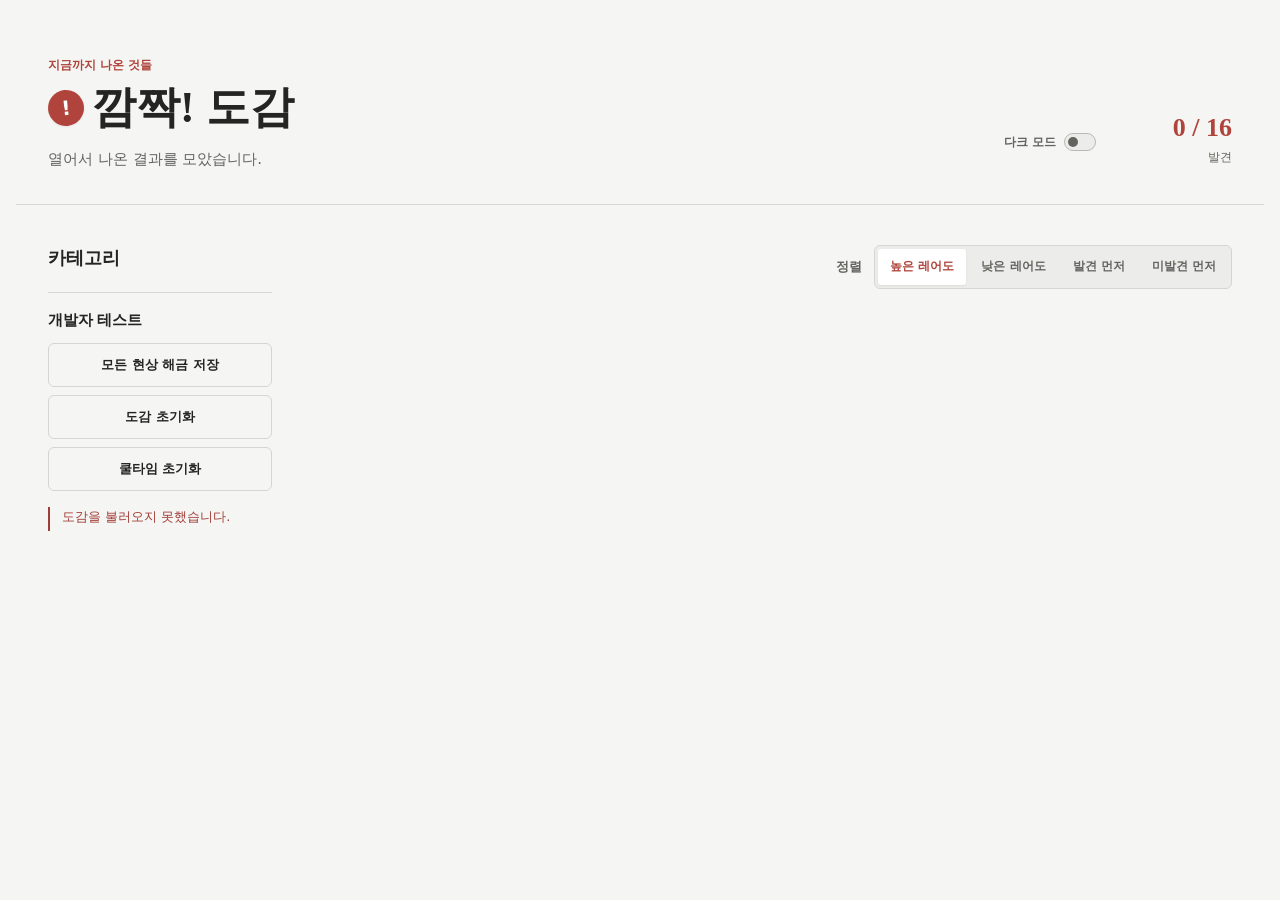
==== pages/collection/index.html @ 31f34c4c "refactor: 프로젝트 파일 구조 정리" ====
<!doctype html>
<html lang="ko">
  <head>
    <meta charset="utf-8">
    <meta name="viewport" content="width=device-width, initial-scale=1">
    <title>깜짝! 도감</title>
    <script src="../../src/theme-init.js"></script>
    <link rel="stylesheet" href="../../styles/tokens.css">
    <link rel="stylesheet" href="collection.css">
  </head>
  <body>
    <header class="collection-header">
      <div>
        <p class="eyebrow">지금까지 나온 것들</p>
        <div class="brand-heading">
          <span class="brand-mark" aria-hidden="true">!</span>
          <h1 id="collectionTitle">깜짝! 도감</h1>
        </div>
        <p id="collectionDescription">열어서 나온 결과를 모았습니다.</p>
      </div>
      <div class="header-tools">
        <label class="theme-toggle">
          <span>다크 모드</span>
          <input id="themeToggle" type="checkbox" role="switch" data-theme-toggle>
          <span class="theme-toggle-control" aria-hidden="true"></span>
        </label>
        <div class="summary">
          <strong id="totalProgress">0 / 16</strong>
          <span>발견</span>
        </div>
      </div>
    </header>

    <main class="collection-layout">
      <aside class="stats-panel">
        <h2>카테고리</h2>
        <div id="categoryStats"></div>
        <p id="statusText" class="status-text" role="status" aria-live="polite"></p>
      </aside>

      <div class="collection-content">
        <div class="collection-toolbar">
          <div class="sort-control" role="radiogroup" aria-labelledby="collectionSortLabel">
            <span id="collectionSortLabel" class="sort-label">정렬</span>
            <div id="collectionSortOptions" class="sort-options">
              <label class="sort-option">
                <input type="radio" name="collectionSort" value="rarity-desc" checked>
                <span>높은 레어도</span>
              </label>
              <label class="sort-option">
                <input type="radio" name="collectionSort" value="rarity-asc">
                <span>낮은 레어도</span>
              </label>
              <label class="sort-option">
                <input type="radio" name="collectionSort" value="discovered">
                <span>발견 먼저</span>
              </label>
              <label class="sort-option">
                <input type="radio" name="collectionSort" value="undiscovered">
                <span>미발견 먼저</span>
              </label>
            </div>
          </div>
        </div>
        <section id="eventSections" class="event-sections" aria-label="깜짝! 도감"></section>
      </div>
    </main>

    <script type="module" src="collection.js"></script>
  </body>
</html>
---- styles/tokens.css ----
:root {
  color-scheme: light;
  --color-bg: #f5f5f3;
  --color-surface: #ffffff;
  --color-surface-subtle: #ececea;
  --color-text: #242422;
  --color-muted: #64645f;
  --color-border: #d6d6d1;
  --color-border-strong: #b9b9b2;
  --color-accent: #b0443c;
  --color-accent-hover: #94372f;
  --color-accent-depth: #7f2e29;
  --color-accent-soft: #f7e7e4;
  --color-accent-contrast: #ffffff;
  --color-success: #2f6b4f;
  --color-error: #a13d37;
  --color-disabled: #9a9a94;

  --radius-sm: 0.1875rem;
  --radius-md: 0.375rem;

  --shadow-sm: 0 1px 2px rgba(24, 24, 22, 0.08);

  --space-1: 0.25rem;
  --space-2: 0.5rem;
  --space-3: 0.75rem;
  --space-4: 1rem;
  --space-5: 1.25rem;
  --space-6: 1.5rem;
  --space-8: 2rem;
  --space-10: 2.5rem;
  --space-12: 3rem;

  --font-serif: "Noto Serif KR", "NanumMyeongjo", "Batang", "Times New Roman", serif;
  --font-sans: "Pretendard", "SUIT", "Noto Sans KR", system-ui, -apple-system, BlinkMacSystemFont, "Segoe UI", sans-serif;
  --transition-fast: 160ms ease-out;
}

:root[data-theme="dark"] {
  color-scheme: dark;
  --color-bg: #181817;
  --color-surface: #222220;
  --color-surface-subtle: #2b2b28;
  --color-text: #efeee9;
  --color-muted: #aaa9a2;
  --color-border: #383834;
  --color-border-strong: #575750;
  --color-accent: #e08378;
  --color-accent-hover: #ed9489;
  --color-accent-depth: #8d4c45;
  --color-accent-soft: #3d2724;
  --color-accent-contrast: #181817;
  --color-success: #7fb596;
  --color-error: #e18a82;
  --color-disabled: #73736d;
  --shadow-sm: 0 1px 2px rgba(0, 0, 0, 0.28);
}

*,
*::before,
*::after {
  box-sizing: border-box;
}

html {
  background: var(--color-bg);
}

body {
  margin: 0;
  background: var(--color-bg);
  color: var(--color-text);
  font-family: var(--font-sans);
  line-height: 1.5;
  text-rendering: optimizeLegibility;
  transition: color var(--transition-fast), background-color var(--transition-fast);
}

.brand-heading {
  display: flex;
  align-items: center;
  gap: var(--space-2);
}

.brand-mark {
  display: grid;
  flex: 0 0 auto;
  width: 1.75rem;
  aspect-ratio: 1;
  place-items: center;
  border-radius: 50%;
  color: var(--color-accent-contrast);
  background: var(--color-accent);
  box-shadow: var(--shadow-sm);
  font-family: var(--font-sans);
  font-size: 1rem;
  font-weight: 800;
  line-height: 1;
  transform: rotate(-6deg);
}

button,
input,
select,
textarea {
  color: inherit;
  font: inherit;
}

button {
  min-height: 2.75rem;
  cursor: pointer;
}

button:focus-visible,
a:focus-visible,
input:focus-visible,
select:focus-visible,
textarea:focus-visible {
  outline: 2px solid var(--color-accent);
  outline-offset: 2px;
}

.theme-toggle {
  display: inline-flex;
  flex: 0 0 auto;
  align-items: center;
  gap: var(--space-2);
  min-height: 2.75rem;
  color: var(--color-muted);
  font-size: 0.75rem;
  font-weight: 600;
  line-height: 1;
  white-space: nowrap;
  cursor: pointer;
  user-select: none;
}

.theme-toggle input {
  position: absolute;
  width: 1px;
  height: 1px;
  margin: -1px;
  overflow: hidden;
  clip: rect(0 0 0 0);
  clip-path: inset(50%);
  white-space: nowrap;
}

.theme-toggle-control {
  position: relative;
  width: 2rem;
  height: 1.125rem;
  border: 1px solid var(--color-border-strong);
  border-radius: 0.625rem;
  background: var(--color-surface-subtle);
  transition: border-color var(--transition-fast), background-color var(--transition-fast);
}

.theme-toggle-control::after {
  position: absolute;
  top: 0.1875rem;
  left: 0.1875rem;
  width: 0.625rem;
  aspect-ratio: 1;
  border-radius: 50%;
  background: var(--color-muted);
  content: "";
  transition: background-color var(--transition-fast), transform var(--transition-fast);
}

.theme-toggle:hover .theme-toggle-control {
  border-color: var(--color-accent);
}

.theme-toggle input:checked + .theme-toggle-control {
  border-color: var(--color-accent);
  background: var(--color-accent);
}

.theme-toggle input:checked + .theme-toggle-control::after {
  background: var(--color-accent-contrast);
  transform: translateX(0.875rem);
}

.theme-toggle input:focus-visible + .theme-toggle-control {
  outline: 2px solid var(--color-accent);
  outline-offset: 2px;
}

::selection {
  background: var(--color-accent-soft);
  color: var(--color-text);
}

@media (prefers-reduced-motion: reduce) {
  *,
  *::before,
  *::after {
    scroll-behavior: auto;
    animation-duration: 0.01ms;
    animation-iteration-count: 1;
    transition-duration: 0.01ms;
  }
}
---- pages/collection/collection.css ----
body {
  min-width: 20rem;
  min-height: 100dvh;
}

button {
  transition: color var(--transition-fast), background-color var(--transition-fast), border-color var(--transition-fast), transform var(--transition-fast);
}

.collection-header {
  display: grid;
  grid-template-columns: minmax(0, 1fr) auto;
  align-items: end;
  gap: var(--space-8);
  max-width: 78rem;
  margin: 0 auto;
  padding: 3.5rem var(--space-8) var(--space-8);
  border-bottom: 1px solid var(--color-border);
}

.eyebrow {
  margin: 0 0 var(--space-2);
  color: var(--color-accent);
  font-size: 0.75rem;
  font-weight: 600;
}

h1,
h2,
h3 {
  font-family: var(--font-serif);
}

h1 {
  margin: 0;
  font-size: 2.75rem;
  font-weight: 600;
  line-height: 1.2;
}

.collection-header .brand-mark {
  width: 2.25rem;
  font-size: 1.25rem;
}

#collectionDescription {
  max-width: 42rem;
  margin: var(--space-3) 0 0;
  color: var(--color-muted);
  font-size: 0.9375rem;
  line-height: 1.65;
  word-break: keep-all;
}

.summary {
  min-width: 7rem;
  padding-bottom: var(--space-1);
  text-align: right;
}

.header-tools {
  display: flex;
  align-items: flex-end;
  gap: var(--space-6);
}

.header-tools .theme-toggle {
  margin-bottom: var(--space-2);
}

.summary strong {
  display: block;
  color: var(--color-accent);
  font-family: var(--font-serif);
  font-size: 1.625rem;
  font-weight: 600;
  line-height: 1.2;
}

.summary span {
  color: var(--color-muted);
  font-size: 0.75rem;
}

.collection-layout {
  display: grid;
  grid-template-columns: 14rem minmax(0, 1fr);
  gap: 3rem;
  max-width: 78rem;
  margin: 0 auto;
  padding: var(--space-10) var(--space-8) 4rem;
}

.stats-panel {
  position: sticky;
  top: var(--space-6);
  align-self: start;
}

.collection-content {
  min-width: 0;
}

.collection-toolbar {
  display: flex;
  justify-content: flex-end;
  margin-bottom: var(--space-6);
}

.sort-control {
  display: flex;
  align-items: center;
  gap: var(--space-3);
}

.sort-label {
  color: var(--color-muted);
  font-family: var(--font-sans);
  font-size: 0.8125rem;
  font-weight: 600;
}

.sort-options {
  display: grid;
  grid-template-columns: repeat(4, auto);
  gap: 0.1875rem;
  padding: 0.1875rem;
  border: 1px solid var(--color-border);
  border-radius: var(--radius-md);
  background: var(--color-surface-subtle);
}

.sort-option {
  position: relative;
}

.sort-option input {
  position: absolute;
  width: 1px;
  height: 1px;
  margin: -1px;
  overflow: hidden;
  clip: rect(0 0 0 0);
  clip-path: inset(50%);
  white-space: nowrap;
}

.sort-option span {
  display: grid;
  min-height: 2.25rem;
  padding: 0 var(--space-3);
  place-items: center;
  border-radius: var(--radius-sm);
  color: var(--color-muted);
  font-family: var(--font-sans);
  font-size: 0.75rem;
  font-weight: 650;
  line-height: 1.2;
  white-space: nowrap;
  cursor: pointer;
  transition: color var(--transition-fast), background-color var(--transition-fast), box-shadow var(--transition-fast), transform var(--transition-fast);
}

.sort-option:hover span {
  color: var(--color-text);
  background: var(--color-surface);
}

.sort-option input:checked + span {
  color: var(--color-accent);
  background: var(--color-surface);
  box-shadow: var(--shadow-sm);
}

.sort-option input:focus-visible + span {
  outline: 2px solid var(--color-accent);
  outline-offset: 2px;
}

.sort-option:active span {
  transform: translateY(1px);
}

.stats-panel h2 {
  margin: 0 0 var(--space-4);
  font-size: 1.125rem;
  font-weight: 600;
}

.category-stat {
  display: flex;
  justify-content: space-between;
  gap: var(--space-3);
  padding: 0.6875rem 0;
  border-top: 1px solid var(--color-border);
  color: var(--color-muted);
  font-size: 0.8125rem;
}

.category-stat strong {
  color: var(--color-text);
  font-weight: 600;
}

.status-text {
  min-height: 1.5rem;
  margin: var(--space-4) 0 0;
  color: var(--color-success);
  font-size: 0.8125rem;
  line-height: 1.55;
}

.status-text[data-state="loading"] {
  color: var(--color-muted);
}

.status-text[data-state="error"] {
  padding-left: var(--space-3);
  border-left: 2px solid var(--color-error);
  color: var(--color-error);
}

.debug-panel {
  display: grid;
  gap: var(--space-2);
  margin-top: var(--space-5);
  padding-top: var(--space-4);
  border-top: 1px solid var(--color-border);
}

.debug-panel h3 {
  margin: 0 0 var(--space-1);
  font-size: 0.9375rem;
  font-weight: 600;
}

.debug-button,
.content-replay-button,
.replay-button {
  border-radius: var(--radius-md);
  font-size: 0.8125rem;
  font-weight: 650;
}

.debug-button {
  min-height: 2.75rem;
  padding: 0 var(--space-3);
  border: 1px solid var(--color-border);
  color: var(--color-text);
  background: transparent;
}

.debug-button:hover {
  border-color: var(--color-border-strong);
  background: var(--color-surface);
}

.debug-button:active,
.content-replay-button:active,
.replay-button:active {
  transform: translateY(1px);
}

.event-sections {
  display: flex;
  flex-direction: column;
  gap: 3rem;
  min-width: 0;
}

.category-heading {
  display: flex;
  align-items: baseline;
  justify-content: space-between;
  gap: var(--space-4);
  margin-bottom: var(--space-4);
  padding-bottom: var(--space-3);
  border-bottom: 1px solid var(--color-border-strong);
}

.category-heading h2 {
  margin: 0;
  font-size: 1.5rem;
  font-weight: 600;
}

.category-heading span {
  color: var(--color-muted);
  font-size: 0.8125rem;
  font-weight: 600;
}

.event-grid {
  display: grid;
  grid-template-columns: repeat(2, minmax(0, 1fr));
  gap: var(--space-4);
  align-items: start;
}

.event-card {
  display: flex;
  flex-direction: column;
  min-width: 0;
  min-height: 15rem;
  padding: var(--space-6);
  border: 1px solid var(--color-border);
  border-radius: var(--radius-md);
  background: var(--color-surface);
}

.event-card.locked {
  border-style: dashed;
  background: transparent;
}

.event-card.locked h3 {
  color: var(--color-muted);
}

.card-top {
  display: flex;
  align-items: flex-start;
  justify-content: space-between;
  gap: var(--space-4);
}

.rarity {
  flex: 0 0 auto;
  padding-top: 0.1875rem;
  color: var(--color-accent);
  font-size: 0.6875rem;
  font-weight: 650;
}

.event-card h3 {
  margin: 0;
  font-size: 1.125rem;
  font-weight: 600;
  line-height: 1.4;
  overflow-wrap: anywhere;
}

.event-card .meta {
  margin: var(--space-2) 0 0;
  color: var(--color-muted);
  font-size: 0.75rem;
  line-height: 1.5;
}

.event-card .description {
  flex: 1 1 auto;
  margin: var(--space-4) 0;
  color: var(--color-text);
  font-size: 0.875rem;
  line-height: 1.65;
  word-break: keep-all;
}

.event-card.locked .description,
.event-card.locked .meta {
  color: var(--color-muted);
}

.detail-list {
  display: grid;
  gap: var(--space-2);
  margin: 0 0 var(--space-4);
  padding-top: var(--space-3);
  border-top: 1px solid var(--color-border);
  color: var(--color-muted);
  font-size: 0.75rem;
}

.detail-list div {
  display: flex;
  justify-content: space-between;
  gap: var(--space-4);
}

.detail-list dt,
.detail-list dd {
  margin: 0;
}

.detail-list dd {
  color: var(--color-text);
  font-weight: 550;
  text-align: right;
}

.content-item-list {
  margin-top: var(--space-1);
  border-top: 1px solid var(--color-border);
}

.content-item-heading,
.content-item {
  display: grid;
  align-items: center;
}

.content-item-heading {
  grid-template-columns: 1fr auto;
  gap: var(--space-3);
  min-height: 3.5rem;
  padding: var(--space-2) 0;
  color: var(--color-muted);
  font-size: 0.75rem;
}

.content-item-heading-label {
  display: inline-flex;
  align-items: baseline;
  gap: var(--space-2);
  min-width: 0;
}

.content-item-heading strong {
  color: var(--color-text);
  font-weight: 600;
}

.content-list-toggle {
  display: inline-flex;
  align-items: center;
  gap: var(--space-2);
  min-height: 2.25rem;
  padding: 0 var(--space-2);
  border: 0;
  border-radius: var(--radius-sm);
  color: var(--color-muted);
  background: transparent;
  font-size: 0.75rem;
  font-weight: 650;
}

.content-list-toggle::after {
  width: 0.4rem;
  aspect-ratio: 1;
  border-right: 1px solid currentColor;
  border-bottom: 1px solid currentColor;
  content: "";
  transform: rotate(45deg) translate(-0.1rem, -0.1rem);
  transition: transform var(--transition-fast);
}

.content-list-toggle[aria-expanded="true"]::after {
  transform: rotate(225deg) translate(-0.1rem, -0.1rem);
}

.content-list-toggle:hover {
  color: var(--color-accent);
  background: var(--color-accent-soft);
}

.content-list-toggle:active {
  transform: translateY(1px);
}

.content-item-body[hidden] {
  display: none;
}

.content-item-options {
  display: flex;
  justify-content: flex-end;
  min-height: 3rem;
  padding: var(--space-1) 0;
  border-top: 1px solid var(--color-border);
}

.content-item-preference {
  min-height: 2rem;
  color: var(--color-muted);
  font-size: 0.75rem;
}

.content-item {
  grid-template-columns: 3.5rem minmax(0, 1fr) auto;
  gap: var(--space-3);
  min-height: 4.75rem;
  padding: var(--space-2) 0;
  border-top: 1px solid var(--color-border);
}

.content-item-preview {
  display: grid;
  width: 3.5rem;
  aspect-ratio: 1;
  place-items: center;
  overflow: hidden;
  border: 1px solid var(--color-border);
  border-radius: var(--radius-sm);
  background: var(--color-surface-subtle);
}

.content-item-preview img {
  width: 100%;
  height: 100%;
  object-fit: contain;
}

.content-item-preview-scene img {
  object-fit: cover;
}

.content-item-preview span {
  color: var(--color-muted);
  font-family: var(--font-serif);
  font-size: 1.25rem;
}

.content-item.locked .content-item-preview {
  border-style: dashed;
  background: transparent;
}

.content-item-preview .content-item-placeholder {
  display: grid;
  width: 1.75rem;
  aspect-ratio: 1;
  place-items: center;
  border: 1px solid var(--color-border-strong);
  border-radius: 50%;
  color: var(--color-accent);
  background: var(--color-accent-soft);
  font-size: 0.875rem;
  transform: rotate(-6deg);
}

.content-item-detail {
  display: grid;
  gap: var(--space-1);
  min-width: 0;
}

.content-item-detail strong,
.content-item-detail span {
  overflow-wrap: anywhere;
}

.content-item-detail strong {
  font-family: var(--font-serif);
  font-size: 0.875rem;
  font-weight: 600;
}

.content-item-detail span {
  color: var(--color-muted);
  font-size: 0.75rem;
}

.content-replay-button {
  min-width: 5.25rem;
  min-height: 2.75rem;
  padding: 0 var(--space-3);
  border: 1px solid var(--color-border-strong);
  color: var(--color-text);
  background: transparent;
}

.content-replay-button:hover:not(:disabled) {
  border-color: var(--color-accent);
  color: var(--color-accent);
  background: var(--color-accent-soft);
}

.content-replay-button:disabled {
  border-color: var(--color-border);
  color: var(--color-disabled);
  cursor: not-allowed;
}

.replay-button {
  width: 100%;
  min-height: 2.75rem;
  border: 1px solid var(--color-border-strong);
  color: var(--color-text);
  background: transparent;
}

.replay-button:hover:not(:disabled) {
  border-color: var(--color-accent);
  color: var(--color-accent);
  background: var(--color-accent-soft);
}

.replay-button:disabled {
  border-color: var(--color-border);
  color: var(--color-disabled);
  background: var(--color-surface-subtle);
  cursor: not-allowed;
}

@media (max-width: 56rem) {
  .collection-header,
  .collection-layout {
    padding-right: var(--space-6);
    padding-left: var(--space-6);
  }

  .collection-layout {
    grid-template-columns: 1fr;
    gap: var(--space-8);
  }

  .stats-panel {
    position: static;
    padding-bottom: var(--space-6);
    border-bottom: 1px solid var(--color-border);
  }

  #categoryStats {
    display: grid;
    grid-template-columns: repeat(2, minmax(0, 1fr));
    column-gap: var(--space-6);
  }

  .debug-panel {
    grid-column: 1 / -1;
  }
}

@media (max-width: 44rem) {
  .collection-header {
    grid-template-columns: 1fr;
    gap: var(--space-5);
    padding-top: var(--space-10);
  }

  .header-tools {
    align-items: center;
    justify-content: space-between;
    width: 100%;
  }

  .header-tools .theme-toggle {
    margin-bottom: 0;
  }

  .event-grid {
    grid-template-columns: 1fr;
  }

  .collection-toolbar {
    justify-content: stretch;
  }

  .sort-control {
    align-items: stretch;
    flex-direction: column;
    width: 100%;
  }

  .sort-options {
    grid-template-columns: repeat(2, minmax(0, 1fr));
  }
}

@media (max-width: 30rem) {
  .collection-header,
  .collection-layout {
    padding-right: var(--space-4);
    padding-left: var(--space-4);
  }

  h1 {
    font-size: 2.25rem;
  }

  #categoryStats {
    grid-template-columns: 1fr;
  }

  .event-card {
    padding: var(--space-5);
  }

  .content-item {
    grid-template-columns: 3rem minmax(0, 1fr);
  }

  .content-item-preview {
    width: 3rem;
  }

  .content-replay-button {
    grid-column: 1 / -1;
    width: 100%;
  }
}
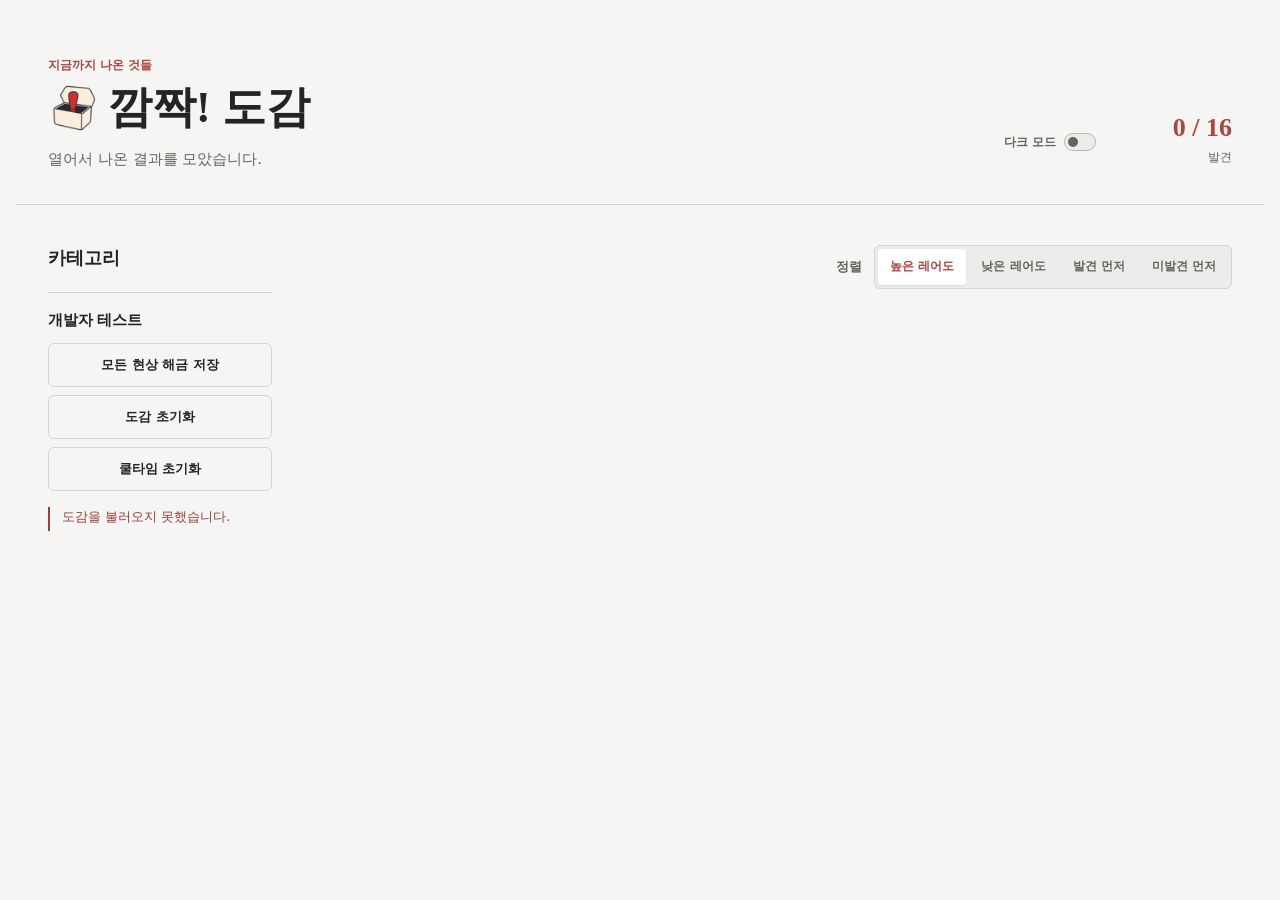
==== commit b4449c5c: "style: 팝업과 도감 브랜드 로고 통일" ====
--- a/pages/collection/index.html
+++ b/pages/collection/index.html
@@ -13,7 +13,14 @@
       <div>
         <p class="eyebrow">지금까지 나온 것들</p>
         <div class="brand-heading">
-          <span class="brand-mark" aria-hidden="true">!</span>
+          <img
+            class="brand-mark"
+            src="../../assets/icons/icon128.png"
+            width="128"
+            height="128"
+            alt=""
+            aria-hidden="true"
+          >
           <h1 id="collectionTitle">깜짝! 도감</h1>
         </div>
         <p id="collectionDescription">열어서 나온 결과를 모았습니다.</p>
--- a/styles/tokens.css
+++ b/styles/tokens.css
@@ -83,20 +83,12 @@
 }
 
 .brand-mark {
-  display: grid;
+  display: block;
   flex: 0 0 auto;
-  width: 1.75rem;
+  width: 2.5rem;
   aspect-ratio: 1;
-  place-items: center;
-  border-radius: 50%;
-  color: var(--color-accent-contrast);
-  background: var(--color-accent);
-  box-shadow: var(--shadow-sm);
-  font-family: var(--font-sans);
-  font-size: 1rem;
-  font-weight: 800;
-  line-height: 1;
-  transform: rotate(-6deg);
+  height: auto;
+  object-fit: contain;
 }
 
 button,
--- a/pages/collection/collection.css
+++ b/pages/collection/collection.css
@@ -39,8 +39,7 @@
 }
 
 .collection-header .brand-mark {
-  width: 2.25rem;
-  font-size: 1.25rem;
+  width: 3.25rem;
 }
 
 #collectionDescription {
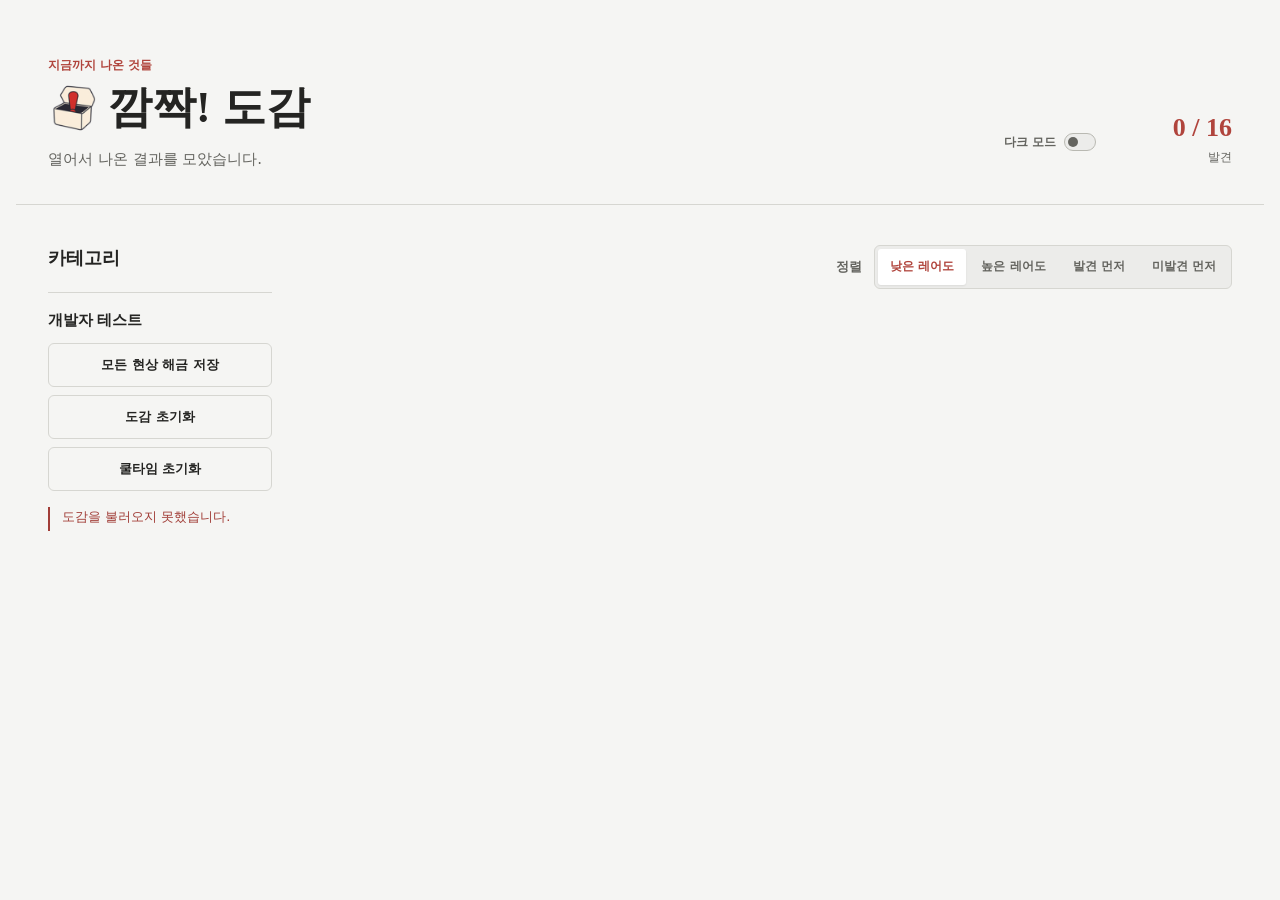
==== commit fc085223: "fix: 도감 정렬과 하위 현상 UI 개선" ====
--- a/pages/collection/index.html
+++ b/pages/collection/index.html
@@ -51,12 +51,12 @@
             <span id="collectionSortLabel" class="sort-label">정렬</span>
             <div id="collectionSortOptions" class="sort-options">
               <label class="sort-option">
-                <input type="radio" name="collectionSort" value="rarity-desc" checked>
-                <span>높은 레어도</span>
+                <input type="radio" name="collectionSort" value="rarity-asc" checked>
+                <span>낮은 레어도</span>
               </label>
               <label class="sort-option">
-                <input type="radio" name="collectionSort" value="rarity-asc">
-                <span>낮은 레어도</span>
+                <input type="radio" name="collectionSort" value="rarity-desc">
+                <span>높은 레어도</span>
               </label>
               <label class="sort-option">
                 <input type="radio" name="collectionSort" value="discovered">
--- a/pages/collection/collection.css
+++ b/pages/collection/collection.css
@@ -423,12 +423,12 @@
   display: inline-flex;
   align-items: center;
   gap: var(--space-2);
-  min-height: 2.25rem;
-  padding: 0 var(--space-2);
-  border: 0;
+  min-height: 2.5rem;
+  padding: 0 var(--space-3);
+  border: 1px solid var(--color-border-strong);
   border-radius: var(--radius-sm);
-  color: var(--color-muted);
-  background: transparent;
+  color: var(--color-text);
+  background: var(--color-surface);
   font-size: 0.75rem;
   font-weight: 650;
 }
@@ -448,6 +448,13 @@
 }
 
 .content-list-toggle:hover {
+  border-color: var(--color-accent);
+  color: var(--color-accent);
+  background: var(--color-accent-soft);
+}
+
+.content-list-toggle[aria-expanded="true"] {
+  border-color: var(--color-accent);
   color: var(--color-accent);
   background: var(--color-accent-soft);
 }
